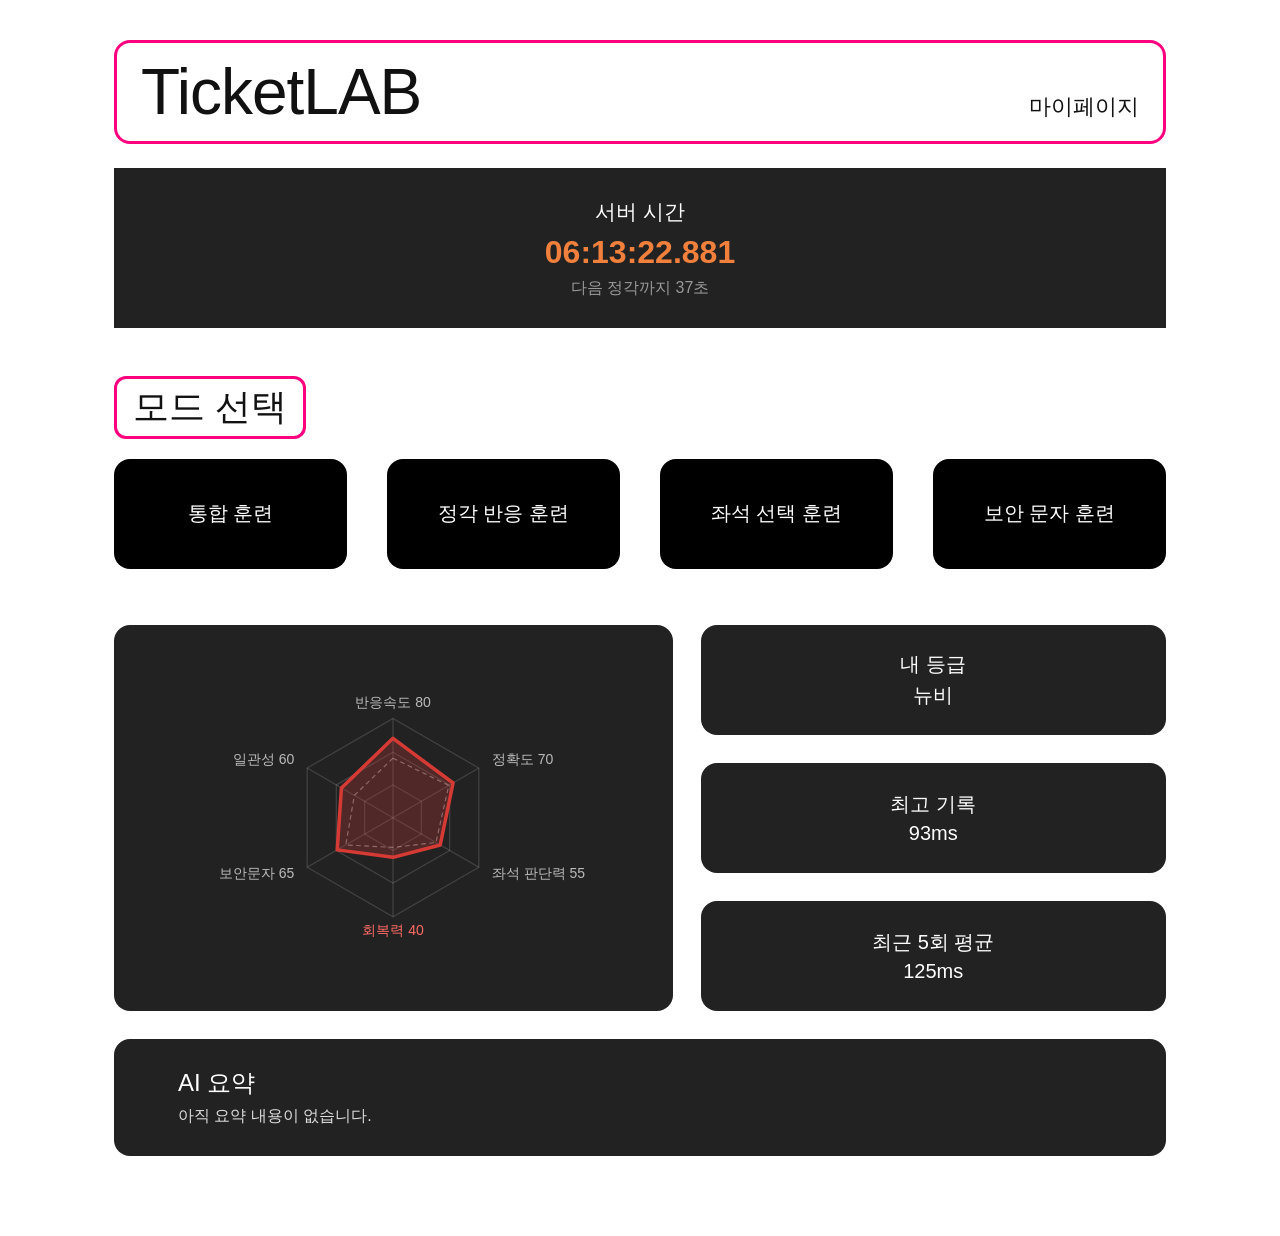
==== index.html @ 7b6d3489 "feat: add index contents" ====
<!DOCTYPE html>
<html lang="ko">
<head>
    <meta charset="UTF-8">
    <meta name="viewport" content="width=device-width, initial-scale=1.0">
    <title>TicketLAB</title>
    <link rel="stylesheet" href="css/index.css">
    <script src="js/index.js" defer></script>
</head>
<body>
    <div class="header">
        <h1>TicketLAB</h1>
        <a class="mypage" href="records.html">마이페이지</a>
    </div>

    <div class="server-time">
        <p class="server">서버 시간</p>
        <p class="clock">--:--:--.---</p>
        <p class="next">다음 정각까지 <span class="left">-</span>초</p>
    </div>

    <div class="mode">
        <h2>모드 선택</h2>
        <a href="all.html">통합 훈련</a>
        <a href="reaction.html">정각 반응 훈련</a>
        <a href="seat.html">좌석 선택 훈련</a>
        <a href="captcha.html">보안 문자 훈련</a>
    </div>

    <div class="info">
        <div class="graph">
            <svg class="radar" viewBox="0 0 360 260" role="img" aria-label="육각형 능력치">
                <g class="radar-grid"></g>
                <g class="radar-axes"></g>
                <polygon class="radar-prev" points=""></polygon>
                <polygon class="radar-now" points=""></polygon>
                <g class="radar-labels"></g>
            </svg>
        </div>
        <div class="stat">
            <h4>내 등급</h4>
            <p>뉴비</p>
        </div>
        <div class="stat">
            <h4>최고 기록</h4>
            <p>93ms</p>
        </div>
        <div class="stat">
            <h4>최근 5회 평균</h4>
            <p>125ms</p>
        </div>

        <div class="ai-summary">
            <h4>AI 요약</h4>
            <p class="summary-text">아직 요약 내용이 없습니다.</p>
        </div>
    </div>
</body>
</html>
---- css/index.css ----
* { box-sizing: border-box; }

body {
    max-width: 1100px;
    margin: 0 auto;
    padding: 40px 24px 80px;
    font-family: "Pretendard", "Malgun Gothic", sans-serif;
    color: #111;
    background-color: #fff;
}

.seat-bg {
    position: fixed;
    inset: -20px;
    z-index: -1;
    display: grid;
    grid-template-columns: repeat(auto-fill, 40px);
    grid-auto-rows: 40px;
    justify-content: center;
    overflow: hidden;
    pointer-events: none;
    filter: blur(2.5px);
}
.seat-bg span {
    width: 28px;
    height: 28px;
    margin: 6px;
    border-radius: 50%;
    background: #f0f0f3;
    border: 1.5px solid transparent;
    transition: background-color 0.4s, border-color 0.4s;
}
.seat-bg span.sold {
    background: #d9d3ff;
    border-color: #7b6ee0;
}

h1, h2, h4, p { margin: 0; }
a { color: inherit; text-decoration: none; }

.header {
    display: flex;
    align-items: baseline;
    gap: 16px;
    margin-bottom: 24px;
    padding: 12px 24px;
    border-radius: 16px;
    background: #fff;
    border: 3px solid transparent; 
    border-color: #FF007F;
}
.header h1 { font-size: 64px; font-weight: 400; letter-spacing: -1px; }
.header .mypage { margin-left: auto; font-size: 22px; }

.server-time {
    padding: 28px;
    background: #222;
    color: #fff;
    text-align: center;
    font-size: 18px;
    line-height: 1.5;
}
.server-time .server { font-size: 21px; }
.server-time .clock {
    font-size: 32px;
    font-weight: 700;
    color: #f0803c;
    font-variant-numeric: tabular-nums;
}
.server-time .next {
    font-size: 16px;
    color: #999;
}
.server-time .left.urgent { color: #ff4d4d; }

.mode {
    display: grid;
    grid-template-columns: repeat(4, 1fr);
    column-gap: 40px;
    row-gap: 20px;
    margin-top: 48px;
}
.mode h2 {
    grid-column: 1 / -1;
    justify-self: start;
    padding: 4px 16px;
    border-radius: 12px;
    background: #fff;
    font-size: 36px;
    font-weight: 500;
    border: 3px solid transparent; 
    border-color: #FF007F;
}
.mode a {
    display: flex;
    align-items: center;
    justify-content: center;
    height: 110px;
    border-radius: 16px;
    background: #000;
    color: #fff;
    font-size: 20px;
}
.mode a:hover { background: #333; }

.info {
    display: grid;
    grid-template-columns: 1.2fr 1fr;
    grid-template-rows: repeat(3, 1fr);
    gap: 28px;
    margin-top: 56px;
}
.info .graph {
    grid-row: span 3;
    display: flex;
    align-items: center;
    justify-content: center;
    padding: 24px;
    border-radius: 16px;
    background: #222;
}
.stat {
    display: flex;
    flex-direction: column;
    align-items: center;
    justify-content: center;
    gap: 4px;
    min-height: 110px;
    border-radius: 16px;
    background: #222;
    color: #fff;
    font-size: 20px;
}
.stat h4 { font-size: 20px; font-weight: 400; }

.ai-summary {
    grid-column: 1 / -1;
    padding: 28px 64px;
    border-radius: 16px;
    background: #222;
    color: #fff;
}
.ai-summary h4 { margin-bottom: 4px; font-size: 24px; font-weight: 400; }
.ai-summary p { font-size: 16px; line-height: 1.6; color: #ddd; }

.radar { width: 100%; max-width: 420px; }
.radar-grid polygon,
.radar-axes line { fill: none; stroke: rgba(255, 255, 255, 0.15); }
.radar-prev { fill: none; stroke: rgba(255, 255, 255, 0.4); stroke-dasharray: 4 3; }
.radar-now { fill: rgba(214, 58, 53, 0.25); stroke: #d63a35; stroke-width: 3; stroke-linejoin: round; }
.radar-labels text { font-size: 12px; fill: #bbb; }
.radar-labels .is-weak { fill: #ff6b66; }
.radar-labels .is-empty { fill: #666; }

@media (max-width: 760px) {
    .mode { grid-template-columns: repeat(2, 1fr); column-gap: 16px; }
    .info { grid-template-columns: 1fr; grid-template-rows: auto; }
    .info .graph { grid-row: auto; }
    .ai-summary { padding: 24px; }
}
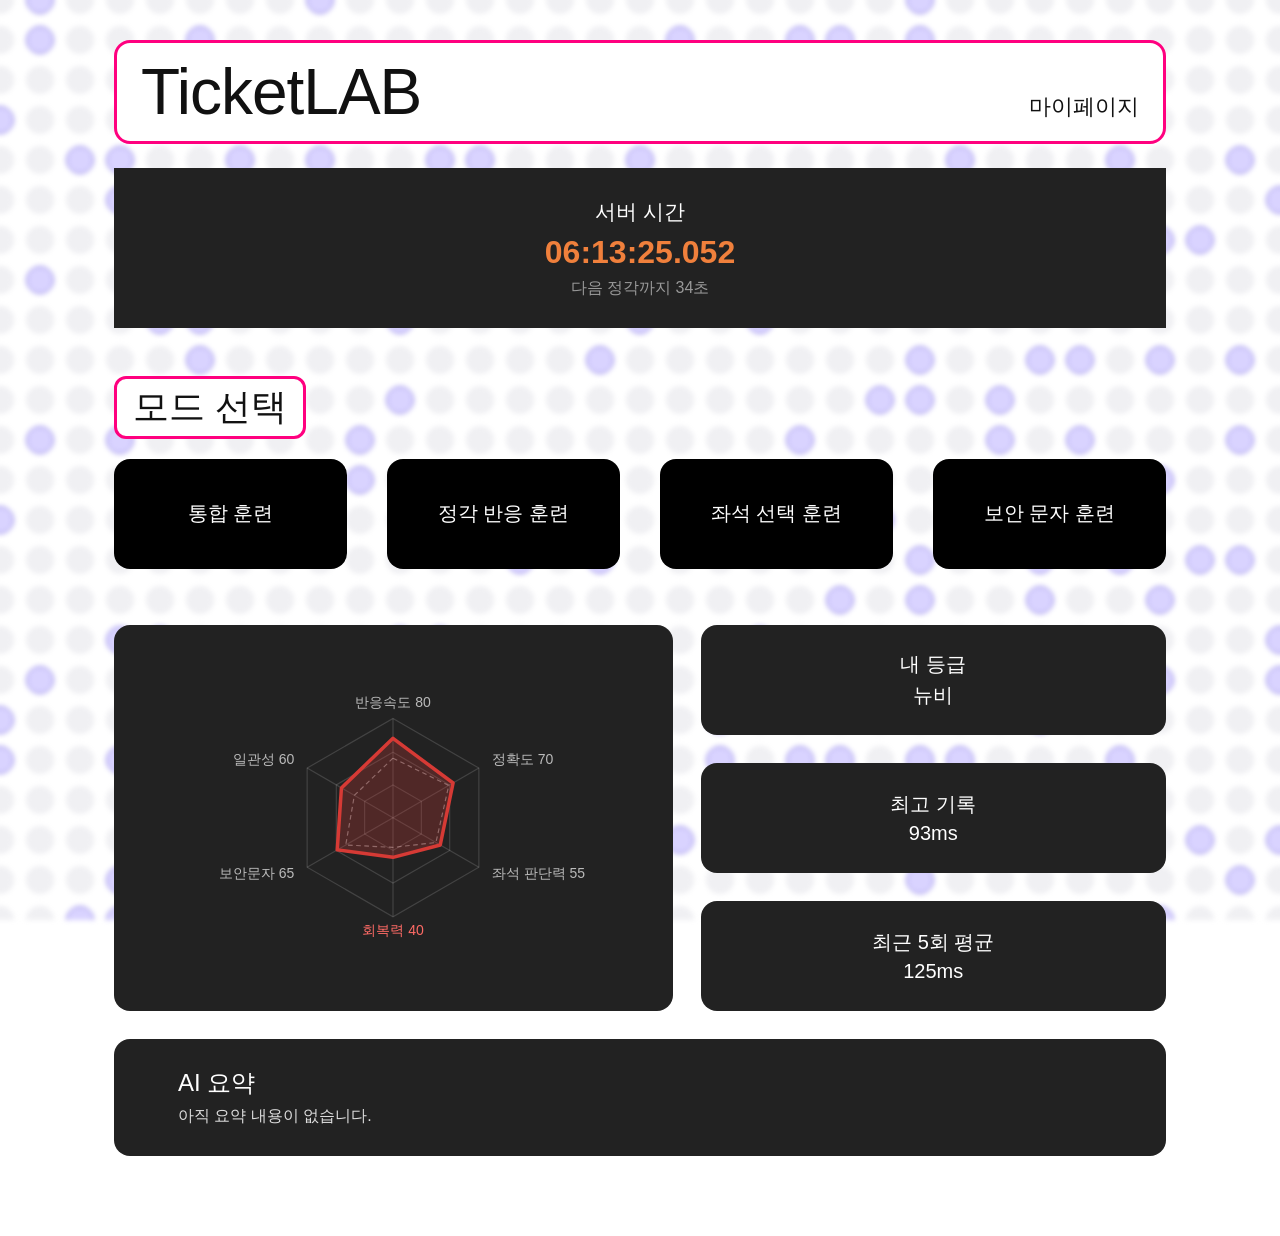
==== commit 17fcddd0: "feat: add index.html" ====
--- a/index.html
+++ b/index.html
@@ -8,6 +8,7 @@
     <script src="js/index.js" defer></script>
 </head>
 <body>
+    <div class="seat-bg" aria-hidden="true"></div>
     <div class="header">
         <h1>TicketLAB</h1>
         <a class="mypage" href="records.html">마이페이지</a>
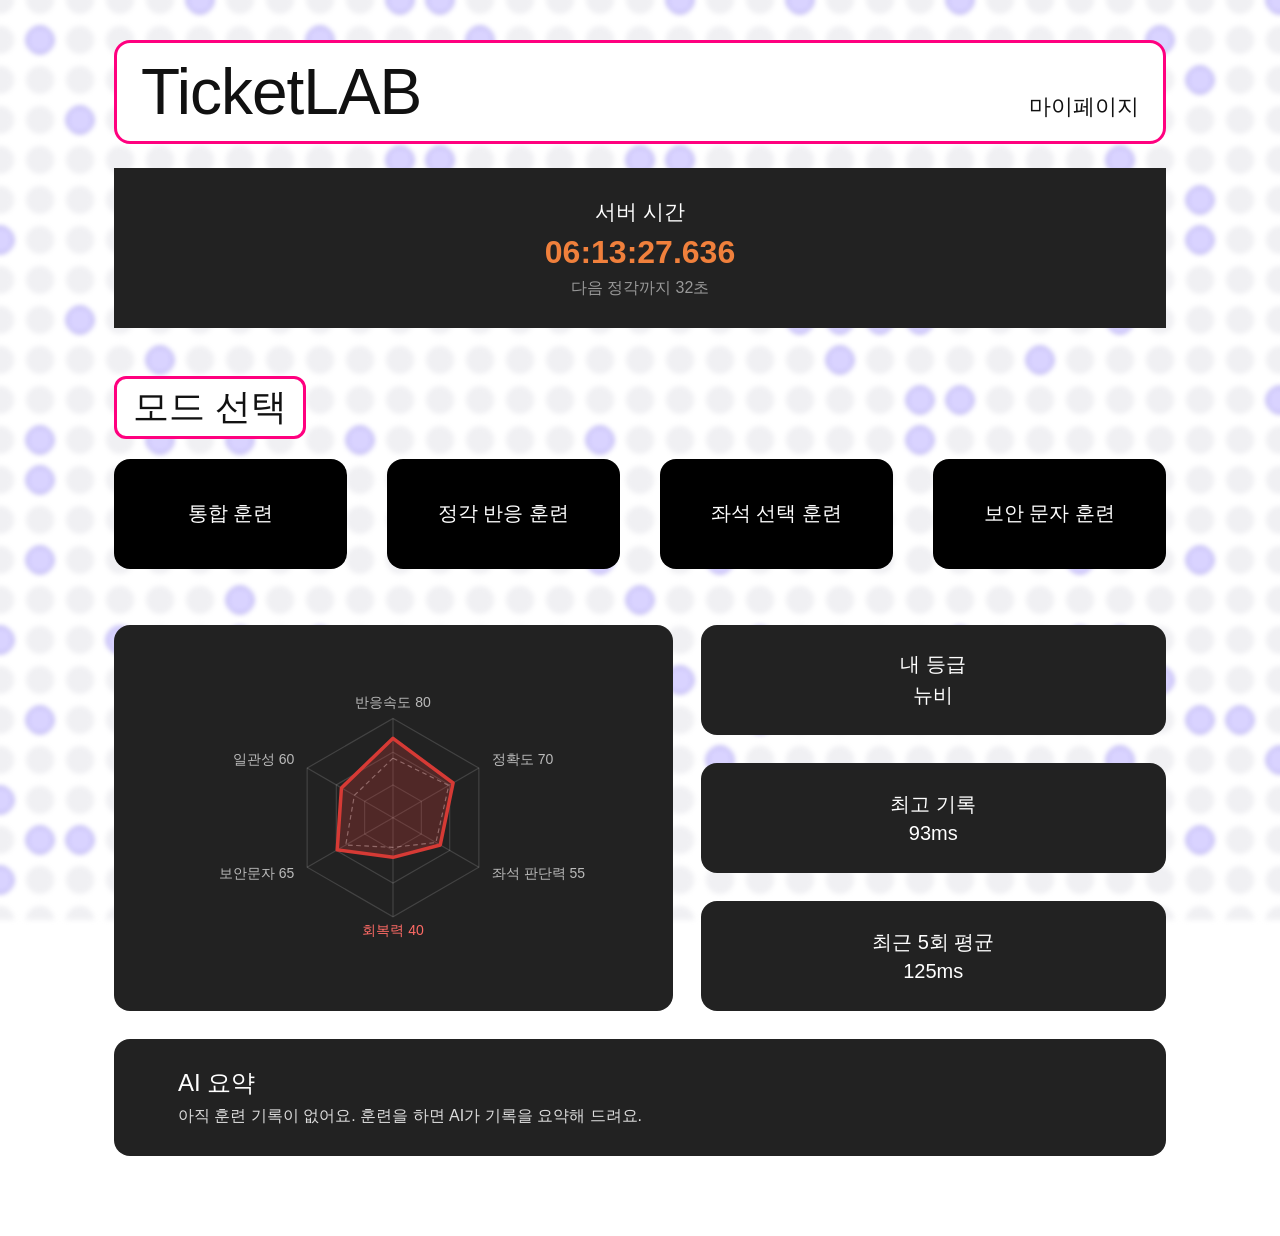
==== commit 6d26d34c: "feat: 메인 화면 AI 요약 추가" ====
--- a/index.html
+++ b/index.html
@@ -5,7 +5,10 @@
     <meta name="viewport" content="width=device-width, initial-scale=1.0">
     <title>TicketLAB</title>
     <link rel="stylesheet" href="css/index.css">
+    <script src="js/storage.js" defer></script>
+    <script src="js/common.js" defer></script>
     <script src="js/index.js" defer></script>
+    <script src="js/summary.js" defer></script>
 </head>
 <body>
     <div class="seat-bg" aria-hidden="true"></div>
